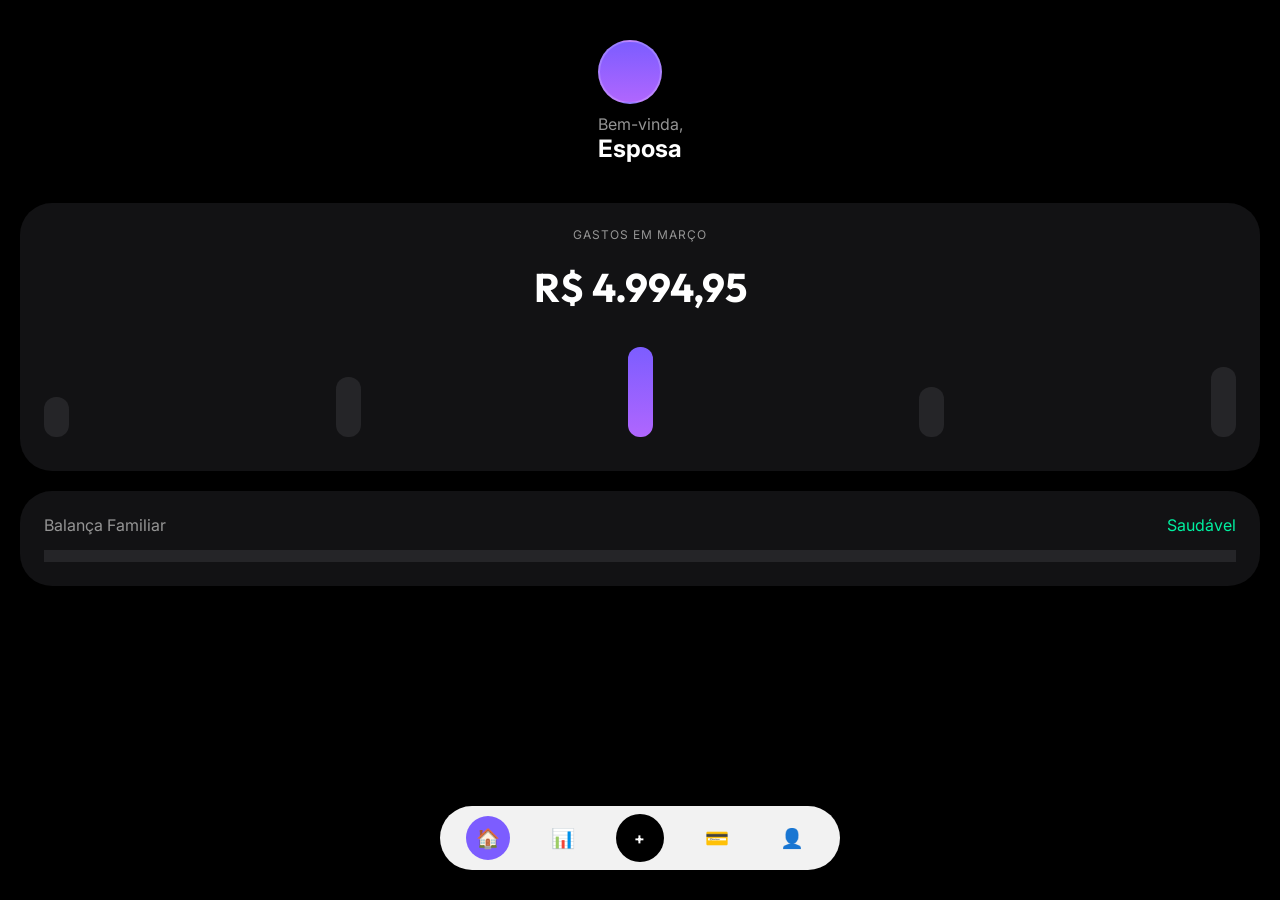
==== webapp/index.html @ e74fa6ef "🚀 Antigravity | Auru: Deploy Inicial" ====
<!DOCTYPE html>
<html lang="pt-BR">
<head>
    <meta charset="UTF-8">
    <meta name="viewport" content="width=device-width, initial-scale=1.0, maximum-scale=1.0, user-scalable=no">
    <meta name="apple-mobile-web-app-capable" content="yes">
    <meta name="apple-mobile-web-app-status-bar-style" content="black-translucent">
    <title>Antigravity | Auru Visionary ERP</title>
    <link rel="preconnect" href="https://fonts.googleapis.com">
    <link rel="preconnect" href="https://fonts.gstatic.com" crossorigin>
    <link href="https://fonts.googleapis.com/css2?family=Inter:wght@400;600&family=Outfit:wght@600&family=JetBrains+Mono&display=swap" rel="stylesheet">
    <link rel="stylesheet" href="style.css">
</head>
<body>
    <div class="app-container">
        <!-- Cabeçalho de Perfil -->
        <header class="header-vision">
            <div class="user-badge">
                <div class="avatar-circle"></div>
                <p style="color: var(--text-med)">Bem-vinda,</p>
                <h2 id="user-name">Esposa</h2>
            </div>
        </header>

        <!-- Dashboard de Finanças (Home) -->
        <main class="main-dashboard view-section active" id="view-home">
            <div class="card-finance spending-now">
                <p>Gastos em Março</p>
                <h1 id="total-spending">R$ 4.994,95</h1>
                
                <div class="chart-container" id="spending-chart">
                    <div class="chart-bar" style="height: 40%"></div>
                    <div class="chart-bar" style="height: 60%"></div>
                    <div class="chart-bar active" style="height: 90%"></div>
                    <div class="chart-bar" style="height: 50%"></div>
                    <div class="chart-bar" style="height: 70%"></div>
                </div>
            </div>

            <div class="card-finance">
                <div style="display: flex; justify-content: space-between; align-items: center;">
                    <span style="color: var(--text-med)">Balança Familiar</span>
                    <span style="color: var(--success)" id="balance-status">Saudável</span>
                </div>
                <div class="scale-bar-wrapper" style="width: 100%; height: 12px; background: #252528">
                    <div id="scale-income" class="scale-fill income" style="background: var(--primary)"></div>
                    <div id="scale-expense" class="scale-fill expense"></div>
                    <div class="scale-pointer" style="width: 4px; border-radius: 2px;"></div>
                </div>
            </div>
        </main>

        <!-- Aba: Histórico (Analytics) -->
        <main class="main-dashboard view-section" id="view-analytics">
            <h2 style="font-family: var(--font-titles)">Histórico</h2>
            <div class="card-item">
                <div class="icon-box">🛒</div>
                <div style="flex: 1">
                    <p>Mercado Central</p>
                    <small style="color: var(--text-med)">Hoje, 14:30</small>
                </div>
                <span class="amount expense">- R$ 150,00</span>
            </div>
            <div class="card-item">
                <div class="icon-box">💡</div>
                <div style="flex: 1">
                    <p>Enel - Energia</p>
                    <small style="color: var(--text-med)">Ontem, 09:00</small>
                </div>
                <span class="amount expense">- R$ 320,50</span>
            </div>
        </main>

        <!-- Aba: Cartões -->
        <main class="main-dashboard view-section" id="view-cards">
            <h2 style="font-family: var(--font-titles)">Assinaturas & Cartões</h2>
            <div class="card-finance" style="background: var(--accent-gradient); min-height: 180px; justify-content: space-between;">
                <div>
                    <p style="opacity: 0.8">Cartão Principal</p>
                    <h3>**** **** **** 4590</h3>
                </div>
                <h2 style="text-align: right">VISA</h2>
            </div>
            <div class="card-item">
                <div class="icon-box">🎵</div>
                <div style="flex: 1">
                    <p>Spotify Premium</p>
                    <small style="color: var(--text-med)">Fatura: Dia 20</small>
                </div>
                <span>R$ 21,90</span>
            </div>
        </main>

        <!-- Aba: Perfil -->
        <main class="main-dashboard view-section" id="view-profile">
            <h2 style="font-family: var(--font-titles)">Núcleo Familiar</h2>
            <div class="card-finance" style="align-items: center; text-align: center;">
                <div class="avatar-circle" style="width: 80px; height: 80px;"></div>
                <h3>Dona de Casa</h3>
                <p style="color: var(--text-med)">Admin do Household</p>
            </div>
            <button class="card-item" style="width: 100%; border: none; cursor: pointer; color: var(--primary)">
                + Convidar Membro da Família
            </button>
        </main>

        <!-- Navegação Flutuante -->
        <nav class="floating-nav">
            <a href="#" class="nav-item active">🏠</a>
            <a href="#" class="nav-item">📊</a>
            <div class="scanner-btn" id="scanner-btn">+</div>
            <a href="#" class="nav-item">💳</a>
            <a href="#" class="nav-item">👤</a>
        </nav>
    </div>

    <script src="app.js"></script>
</body>
</html>
---- webapp/style.css ----
/* 
  Antigravity Design System - Premium SaaS Layout
  Ref: "Family Finance" Aesthetic
*/

:root {
    --bg-main: #000000;
    --bg-surface: #121214;
    --primary: #7C5DFF;
    --accent-gradient: linear-gradient(180deg, #7C5DFF 0%, #B066FE 100%);
    --success: #00F0A0;
    --danger: #FF3B3B;
    --text-high: #FFFFFF;
    --text-med: #949494;
    --text-low: #4A4A4A;
    --font-main: 'Inter', sans-serif;
    --font-titles: 'Outfit', sans-serif;
    --radius-lg: 32px;
    --radius-md: 16px;
}

* {
    margin: 0;
    padding: 0;
    box-sizing: border-box;
    -webkit-font-smoothing: antialiased;
}

body {
    background-color: var(--bg-main);
    color: var(--text-high);
    font-family: var(--font-main);
    overflow: hidden;
}

.app-container {
    min-height: 100vh;
    display: flex;
    flex-direction: column;
    padding: 20px;
    padding-bottom: 120px; /* Mais espaço para o menu flutuante */
    position: relative;
}

/* Header & Scale */
.header-vision {
    display: flex;
    flex-direction: column;
    align-items: center;
    padding: 20px 0;
    gap: 10px;
}

.user-badge {
    text-align: center;
    margin-bottom: 20px;
}

.avatar-circle {
    width: 64px;
    height: 64px;
    border-radius: 50%;
    background: var(--accent-gradient);
    margin-bottom: 10px;
    border: 2px solid rgba(255,255,255,0.2);
}

/* Dashboard Analytics */
.main-dashboard {
    flex: 1;
    overflow-y: auto;
    display: flex;
    flex-direction: column;
    gap: 20px;
    scrollbar-width: none;
}

.main-dashboard::-webkit-scrollbar { display: none; }

.card-finance {
    background: var(--bg-surface);
    border-radius: var(--radius-lg);
    padding: 24px;
    display: flex;
    flex-direction: column;
    gap: 15px;
}

.spending-now {
    text-align: center;
}

.spending-now p {
    color: var(--text-med);
    text-transform: uppercase;
    font-size: 0.75rem;
    letter-spacing: 1px;
}

.spending-now h1 {
    font-size: 2.5rem;
    font-family: var(--font-titles);
    margin-top: 5px;
}

/* Charts */
.chart-container {
    display: flex;
    align-items: flex-end;
    justify-content: space-between;
    height: 120px;
    padding: 10px 0;
}

.chart-bar {
    width: 25px;
    background: #252528;
    border-radius: 12px;
    position: relative;
    transition: height 0.8s ease;
}

.chart-bar.active {
    background: var(--accent-gradient);
}

/* Floating Navigation Bar */
.floating-nav {
    position: fixed;
    bottom: 30px;
    left: 50%;
    transform: translateX(-50%);
    width: 85%;
    max-width: 400px;
    background: rgba(255, 255, 255, 0.95);
    backdrop-filter: blur(10px);
    height: 64px;
    border-radius: 32px;
    display: flex;
    justify-content: space-around;
    align-items: center;
    padding: 0 10px;
    box-shadow: 0 10px 40px rgba(0,0,0,0.5);
    z-index: 1000;
}

.nav-item {
    color: var(--text-low);
    text-decoration: none;
    font-size: 1.2rem;
    padding: 10px;
    border-radius: 50%;
    transition: all 0.3s ease;
}

.nav-item.active {
    background: var(--primary);
    color: white;
}

/* Scanner Button */
.scanner-btn {
    width: 48px;
    height: 48px;
    background: var(--bg-main);
    color: white;
    border-radius: 50%;
    display: flex;
    align-items: center;
    justify-content: center;
    font-weight: bold;
}
/* Seções de Abas */
.view-section {
    display: none;
    flex-direction: column;
    gap: 20px;
    animation: fadeIn 0.4s ease;
}

.view-section.active {
    display: flex;
}

@keyframes fadeIn {
    from { opacity: 0; transform: translateY(10px); }
    to { opacity: 1; transform: translateY(0); }
}

/* Cards Específicos */
.card-item {
    background: #1C1C1E;
    border-radius: var(--radius-md);
    padding: 16px;
    display: flex;
    align-items: center;
    gap: 15px;
}

.icon-box {
    width: 40px;
    height: 40px;
    border-radius: 12px;
    background: #2C2C2E;
    display: flex;
    align-items: center;
    justify-content: center;
}
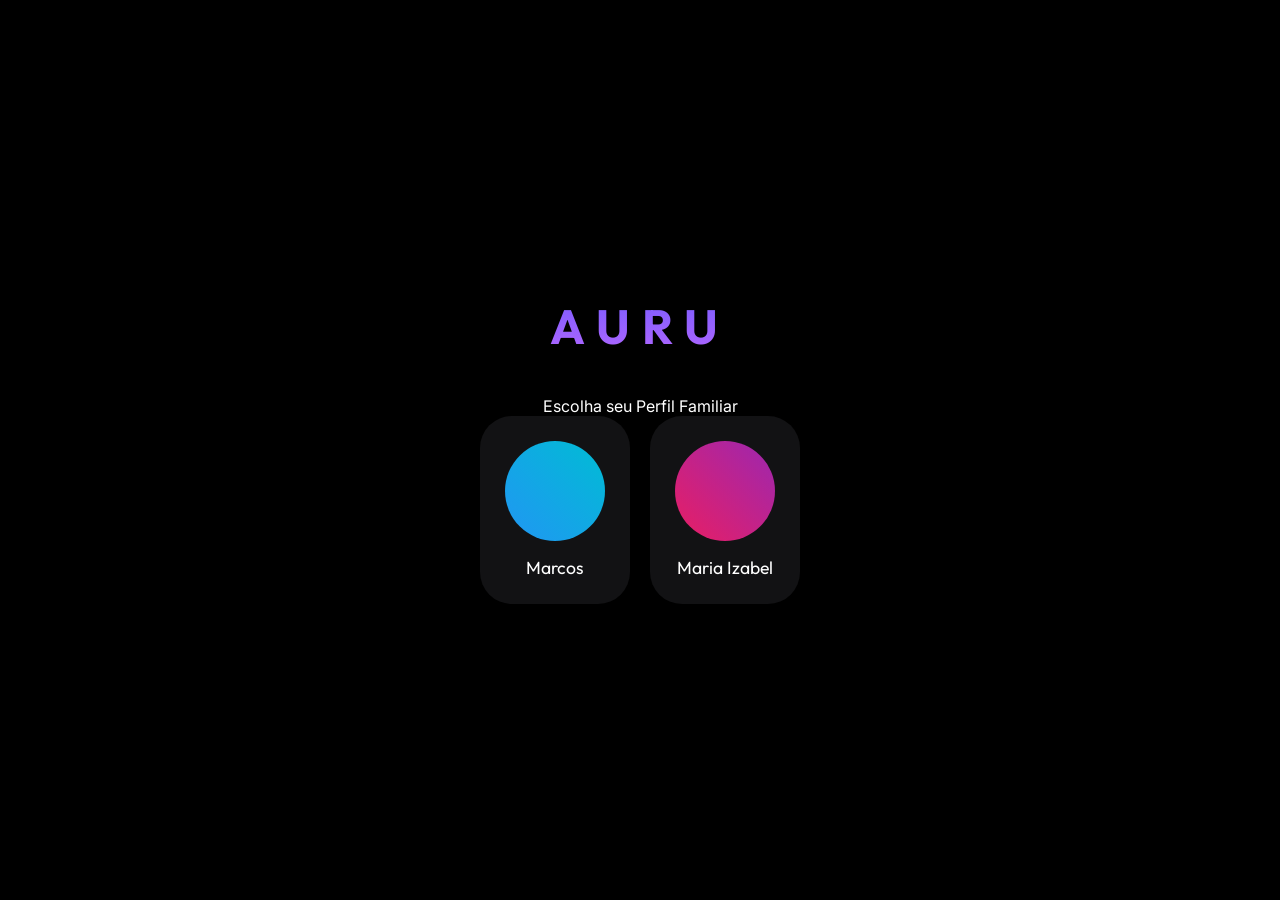
==== commit 6583c190: "🚀 Antigravity | Auru: Deploy Inicial" ====
--- a/webapp/index.html
+++ b/webapp/index.html
@@ -11,14 +11,31 @@
     <link href="https://fonts.googleapis.com/css2?family=Inter:wght@400;600&family=Outfit:wght@600&family=JetBrains+Mono&display=swap" rel="stylesheet">
     <link rel="stylesheet" href="style.css">
 </head>
-<body>
-    <div class="app-container">
+    <!-- Tela de Seleção de Perfil (Splash) -->
+    <div id="splash-screen" class="splash-overlay">
+        <div class="splash-content">
+            <h1 class="vision-title">AURU</h1>
+            <p>Escolha seu Perfil Familiar</p>
+            <div class="profile-cards">
+                <div class="profile-card" onclick="selectProfile('Marcos')">
+                    <div class="profile-avatar marcos"></div>
+                    <span>Marcos</span>
+                </div>
+                <div class="profile-card" onclick="selectProfile('Maria Izabel')">
+                    <div class="profile-avatar izabel"></div>
+                    <span>Maria Izabel</span>
+                </div>
+            </div>
+        </div>
+    </div>
+
+    <div class="app-container" id="main-app" style="display: none;">
         <!-- Cabeçalho de Perfil -->
         <header class="header-vision">
             <div class="user-badge">
-                <div class="avatar-circle"></div>
-                <p style="color: var(--text-med)">Bem-vinda,</p>
-                <h2 id="user-name">Esposa</h2>
+                <div class="avatar-circle" id="current-user-avatar"></div>
+                <p style="color: var(--text-med)">Bem-vindo,</p>
+                <h2 id="user-display-name">Carregando...</h2>
             </div>
         </header>
 
--- a/webapp/style.css
+++ b/webapp/style.css
@@ -1,6 +1,5 @@
 /* 
   Antigravity Design System - Premium SaaS Layout
-  Ref: "Family Finance" Aesthetic
 */
 
 :root {
@@ -206,3 +205,67 @@
     align-items: center;
     justify-content: center;
 }
+/* Splash Screen */
+.splash-overlay {
+    position: fixed;
+    top: 0; left: 0; width: 100%; height: 100%;
+    background: var(--bg-main);
+    display: flex;
+    justify-content: center;
+    align-items: center;
+    z-index: 5000;
+    transition: opacity 0.5s ease;
+}
+
+.splash-content {
+    text-align: center;
+    width: 90%;
+}
+
+.vision-title {
+    font-family: var(--font-titles);
+    font-size: 3rem;
+    letter-spacing: 12px;
+    background: var(--accent-gradient);
+    -webkit-background-clip: text;
+    -webkit-text-fill-color: transparent;
+    margin-bottom: 40px;
+}
+
+.profile-cards {
+    display: flex;
+    gap: 20px;
+    justify-content: center;
+}
+
+.profile-card {
+    background: var(--bg-surface);
+    padding: 24px;
+    border-radius: var(--radius-lg);
+    cursor: pointer;
+    transition: transform 0.3s ease, border 0.3s ease;
+    border: 1px solid transparent;
+}
+
+.profile-card:hover {
+    transform: translateY(-10px);
+    border: 1px solid var(--primary);
+}
+
+.profile-avatar {
+    width: 100px;
+    height: 100px;
+    border-radius: 50%;
+    margin-bottom: 15px;
+    background: #252528;
+    background-size: cover;
+}
+
+.profile-avatar.marcos { background-image: linear-gradient(45deg, #2196F3, #00BCD4); }
+.profile-avatar.izabel { background-image: linear-gradient(45deg, #E91E63, #9C27B0); }
+
+.profile-card span {
+    font-family: var(--font-titles);
+    font-size: 1.1rem;
+    color: var(--text-high);
+}
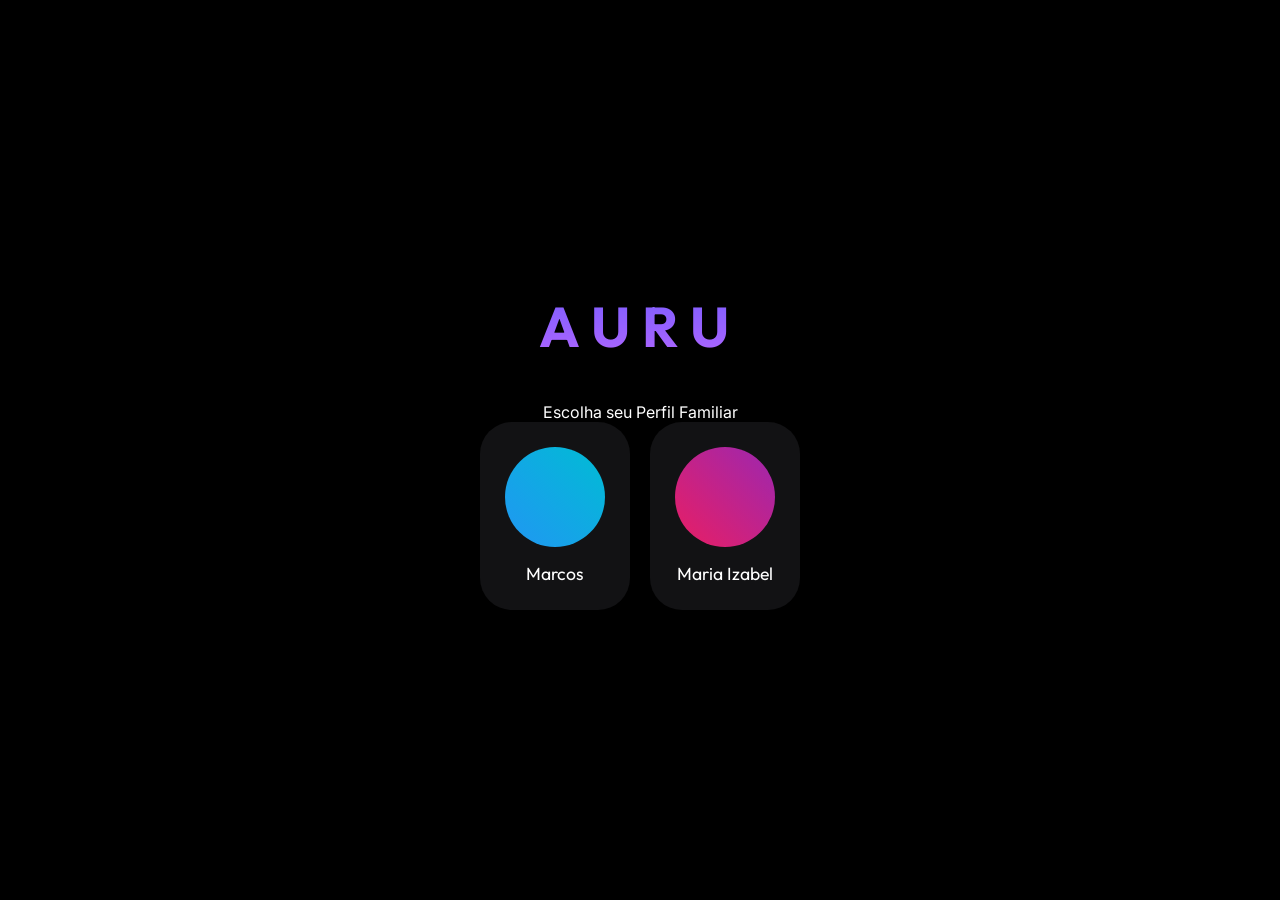
==== commit 440d4166: "🚀 Antigravity | Auru: Deploy Inicial" ====
--- a/webapp/index.html
+++ b/webapp/index.html
@@ -36,6 +36,14 @@
                 <div class="avatar-circle" id="current-user-avatar"></div>
                 <p style="color: var(--text-med)">Bem-vindo,</p>
                 <h2 id="user-display-name">Carregando...</h2>
+                <!-- Saldo em Conta -->
+                <div class="balance-container">
+                    <p>Saldo em Conta</p>
+                    <div class="balance-row">
+                        <h3 id="current-balance">R$ 0,00</h3>
+                        <button class="add-funds-btn" onclick="addFunds()">+</button>
+                    </div>
+                </div>
             </div>
         </header>
 
@@ -43,21 +51,22 @@
         <main class="main-dashboard view-section active" id="view-home">
             <div class="card-finance spending-now">
                 <p>Gastos em Março</p>
-                <h1 id="total-spending">R$ 4.994,95</h1>
+                <h1 id="total-spending">R$ 0,00</h1>
                 
                 <div class="chart-container" id="spending-chart">
-                    <div class="chart-bar" style="height: 40%"></div>
-                    <div class="chart-bar" style="height: 60%"></div>
-                    <div class="chart-bar active" style="height: 90%"></div>
-                    <div class="chart-bar" style="height: 50%"></div>
-                    <div class="chart-bar" style="height: 70%"></div>
+                    <!-- Barras serão geradas dinamicamente -->
+                </div>
+
+                <div class="remaining-balance-indicator">
+                    <span>Restante:</span>
+                    <strong id="remaining-value">R$ 0,00</strong>
                 </div>
             </div>
 
             <div class="card-finance">
                 <div style="display: flex; justify-content: space-between; align-items: center;">
                     <span style="color: var(--text-med)">Balança Familiar</span>
-                    <span style="color: var(--success)" id="balance-status">Saudável</span>
+                    <span style="color: var(--success)" id="balance-status">Equilibrado</span>
                 </div>
                 <div class="scale-bar-wrapper" style="width: 100%; height: 12px; background: #252528">
                     <div id="scale-income" class="scale-fill income" style="background: var(--primary)"></div>
@@ -65,69 +74,70 @@
                     <div class="scale-pointer" style="width: 4px; border-radius: 2px;"></div>
                 </div>
             </div>
+
+            <!-- Conta Casa: Gastos Fixos -->
+            <div class="card-finance house-account">
+                <div style="display: flex; align-items: center; gap: 10px;">
+                    <span style="font-size: 1.2rem">🏠</span>
+                    <h3 style="font-family: var(--font-titles)">Conta Casa</h3>
+                </div>
+                <div class="house-items" id="house-items-list">
+                    <div class="empty-state">Nenhum gasto fixo registrado.</div>
+                </div>
+            </div>
         </main>
 
         <!-- Aba: Histórico (Analytics) -->
         <main class="main-dashboard view-section" id="view-analytics">
             <h2 style="font-family: var(--font-titles)">Histórico</h2>
-            <div class="card-item">
-                <div class="icon-box">🛒</div>
-                <div style="flex: 1">
-                    <p>Mercado Central</p>
-                    <small style="color: var(--text-med)">Hoje, 14:30</small>
-                </div>
-                <span class="amount expense">- R$ 150,00</span>
-            </div>
-            <div class="card-item">
-                <div class="icon-box">💡</div>
-                <div style="flex: 1">
-                    <p>Enel - Energia</p>
-                    <small style="color: var(--text-med)">Ontem, 09:00</small>
-                </div>
-                <span class="amount expense">- R$ 320,50</span>
+            <div id="transaction-history" class="transaction-list">
+                <div class="empty-state">Scaneie uma nota para começar.</div>
             </div>
         </main>
 
-        <!-- Aba: Cartões -->
+        <!-- Aba: Assinaturas & Cartões -->
         <main class="main-dashboard view-section" id="view-cards">
             <h2 style="font-family: var(--font-titles)">Assinaturas & Cartões</h2>
             <div class="card-finance" style="background: var(--accent-gradient); min-height: 180px; justify-content: space-between;">
                 <div>
                     <p style="opacity: 0.8">Cartão Principal</p>
-                    <h3>**** **** **** 4590</h3>
+                    <h3 id="card-mask">**** **** **** 0000</h3>
                 </div>
-                <h2 style="text-align: right">VISA</h2>
+                <h2 style="text-align: right">AURU</h2>
             </div>
-            <div class="card-item">
-                <div class="icon-box">🎵</div>
-                <div style="flex: 1">
-                    <p>Spotify Premium</p>
-                    <small style="color: var(--text-med)">Fatura: Dia 20</small>
-                </div>
-                <span>R$ 21,90</span>
+            <div id="card-transactions-list">
+                <div class="empty-state">Sem faturas registradas.</div>
             </div>
         </main>
 
-        <!-- Aba: Perfil -->
+        <!-- Aba: Configurações (Perfil) -->
         <main class="main-dashboard view-section" id="view-profile">
-            <h2 style="font-family: var(--font-titles)">Núcleo Familiar</h2>
+            <h2 style="font-family: var(--font-titles)">Configurações</h2>
             <div class="card-finance" style="align-items: center; text-align: center;">
-                <div class="avatar-circle" style="width: 80px; height: 80px;"></div>
-                <h3>Dona de Casa</h3>
-                <p style="color: var(--text-med)">Admin do Household</p>
+                <div class="avatar-edit-container">
+                    <div class="avatar-circle" id="profile-avatar-large" style="width: 80px; height: 80px;"></div>
+                    <label for="avatar-upload" class="edit-icon">✎</label>
+                    <input type="file" id="avatar-upload" hidden accept="image/*">
+                </div>
+                <h3 id="profile-name">Nome do Usuário</h3>
+                <p style="color: var(--text-med)">Auru Family Member</p>
             </div>
-            <button class="card-item" style="width: 100%; border: none; cursor: pointer; color: var(--primary)">
-                + Convidar Membro da Família
-            </button>
+            
+            <div class="settings-list">
+                <div class="card-item" onclick="logout()">
+                    <div class="icon-box">🚪</div>
+                    <p>Sair da Conta</p>
+                </div>
+            </div>
         </main>
 
-        <!-- Navegação Flutuante -->
+        <!-- Navegação Flutuante Atualizada -->
         <nav class="floating-nav">
-            <a href="#" class="nav-item active">🏠</a>
-            <a href="#" class="nav-item">📊</a>
+            <a href="#" class="nav-item active" onclick="switchView('home', 0)">🏠</a>
+            <a href="#" class="nav-item" onclick="switchView('analytics', 1)">📊</a>
             <div class="scanner-btn" id="scanner-btn">+</div>
-            <a href="#" class="nav-item">💳</a>
-            <a href="#" class="nav-item">👤</a>
+            <a href="#" class="nav-item" onclick="switchView('cards', 3)">💳</a>
+            <a href="#" class="nav-item" onclick="switchView('profile', 4)">⚙️</a>
         </nav>
     </div>
 
--- a/webapp/style.css
+++ b/webapp/style.css
@@ -47,12 +47,38 @@
     flex-direction: column;
     align-items: center;
     padding: 20px 0;
-    gap: 10px;
+    gap: 5px;
 }
 
 .user-badge {
     text-align: center;
-    margin-bottom: 20px;
+    width: 100%;
+}
+
+.balance-container {
+    background: rgba(255, 255, 255, 0.05);
+    padding: 12px 20px;
+    border-radius: 20px;
+    margin-top: 15px;
+    display: inline-block;
+}
+
+.balance-row {
+    display: flex;
+    align-items: center;
+    gap: 15px;
+    justify-content: center;
+}
+
+.add-funds-btn {
+    background: var(--primary);
+    border: none;
+    color: white;
+    width: 24px;
+    height: 24px;
+    border-radius: 50%;
+    cursor: pointer;
+    font-weight: bold;
 }
 
 .avatar-circle {
@@ -100,6 +126,17 @@
     font-size: 2.5rem;
     font-family: var(--font-titles);
     margin-top: 5px;
+}
+
+.remaining-balance-indicator {
+    margin-top: 15px;
+    font-size: 0.9rem;
+    color: var(--text-med);
+}
+
+.remaining-balance-indicator strong {
+    font-size: 1.1rem;
+    margin-left: 5px;
 }
 
 /* Charts */
@@ -205,6 +242,7 @@
     align-items: center;
     justify-content: center;
 }
+
 /* Splash Screen */
 .splash-overlay {
     position: fixed;
@@ -224,10 +262,11 @@
 
 .vision-title {
     font-family: var(--font-titles);
-    font-size: 3rem;
+    font-size: 3.5rem;
     letter-spacing: 12px;
     background: var(--accent-gradient);
     -webkit-background-clip: text;
+    background-clip: text;
     -webkit-text-fill-color: transparent;
     margin-bottom: 40px;
 }
@@ -258,14 +297,64 @@
     border-radius: 50%;
     margin-bottom: 15px;
     background: #252528;
-    background-size: cover;
 }
 
 .profile-avatar.marcos { background-image: linear-gradient(45deg, #2196F3, #00BCD4); }
 .profile-avatar.izabel { background-image: linear-gradient(45deg, #E91E63, #9C27B0); }
+
+.avatar-edit-container {
+    position: relative;
+    margin-bottom: 20px;
+}
+
+.edit-icon {
+    position: absolute;
+    bottom: 0;
+    right: 0;
+    background: var(--primary);
+    width: 28px;
+    height: 28px;
+    border-radius: 50%;
+    display: flex;
+    align-items: center;
+    justify-content: center;
+    font-size: 0.8rem;
+    border: 2px solid var(--bg-main);
+    cursor: pointer;
+}
+
+.empty-state {
+    padding: 40px;
+    text-align: center;
+    color: var(--text-low);
+    font-style: italic;
+}
 
 .profile-card span {
     font-family: var(--font-titles);
     font-size: 1.1rem;
     color: var(--text-high);
 }
+
+/* Conta Casa */
+.house-account {
+    border: 1px solid rgba(124, 93, 255, 0.2);
+}
+
+.house-items {
+    display: flex;
+    flex-direction: column;
+    gap: 12px;
+    margin-top: 10px;
+}
+
+.house-row {
+    display: flex;
+    justify-content: space-between;
+    font-size: 0.9rem;
+    padding-bottom: 8px;
+    border-bottom: 1px solid #1C1C1E;
+}
+
+.house-row span { color: var(--text-med); }
+.house-row strong { color: var(--text-high); }
